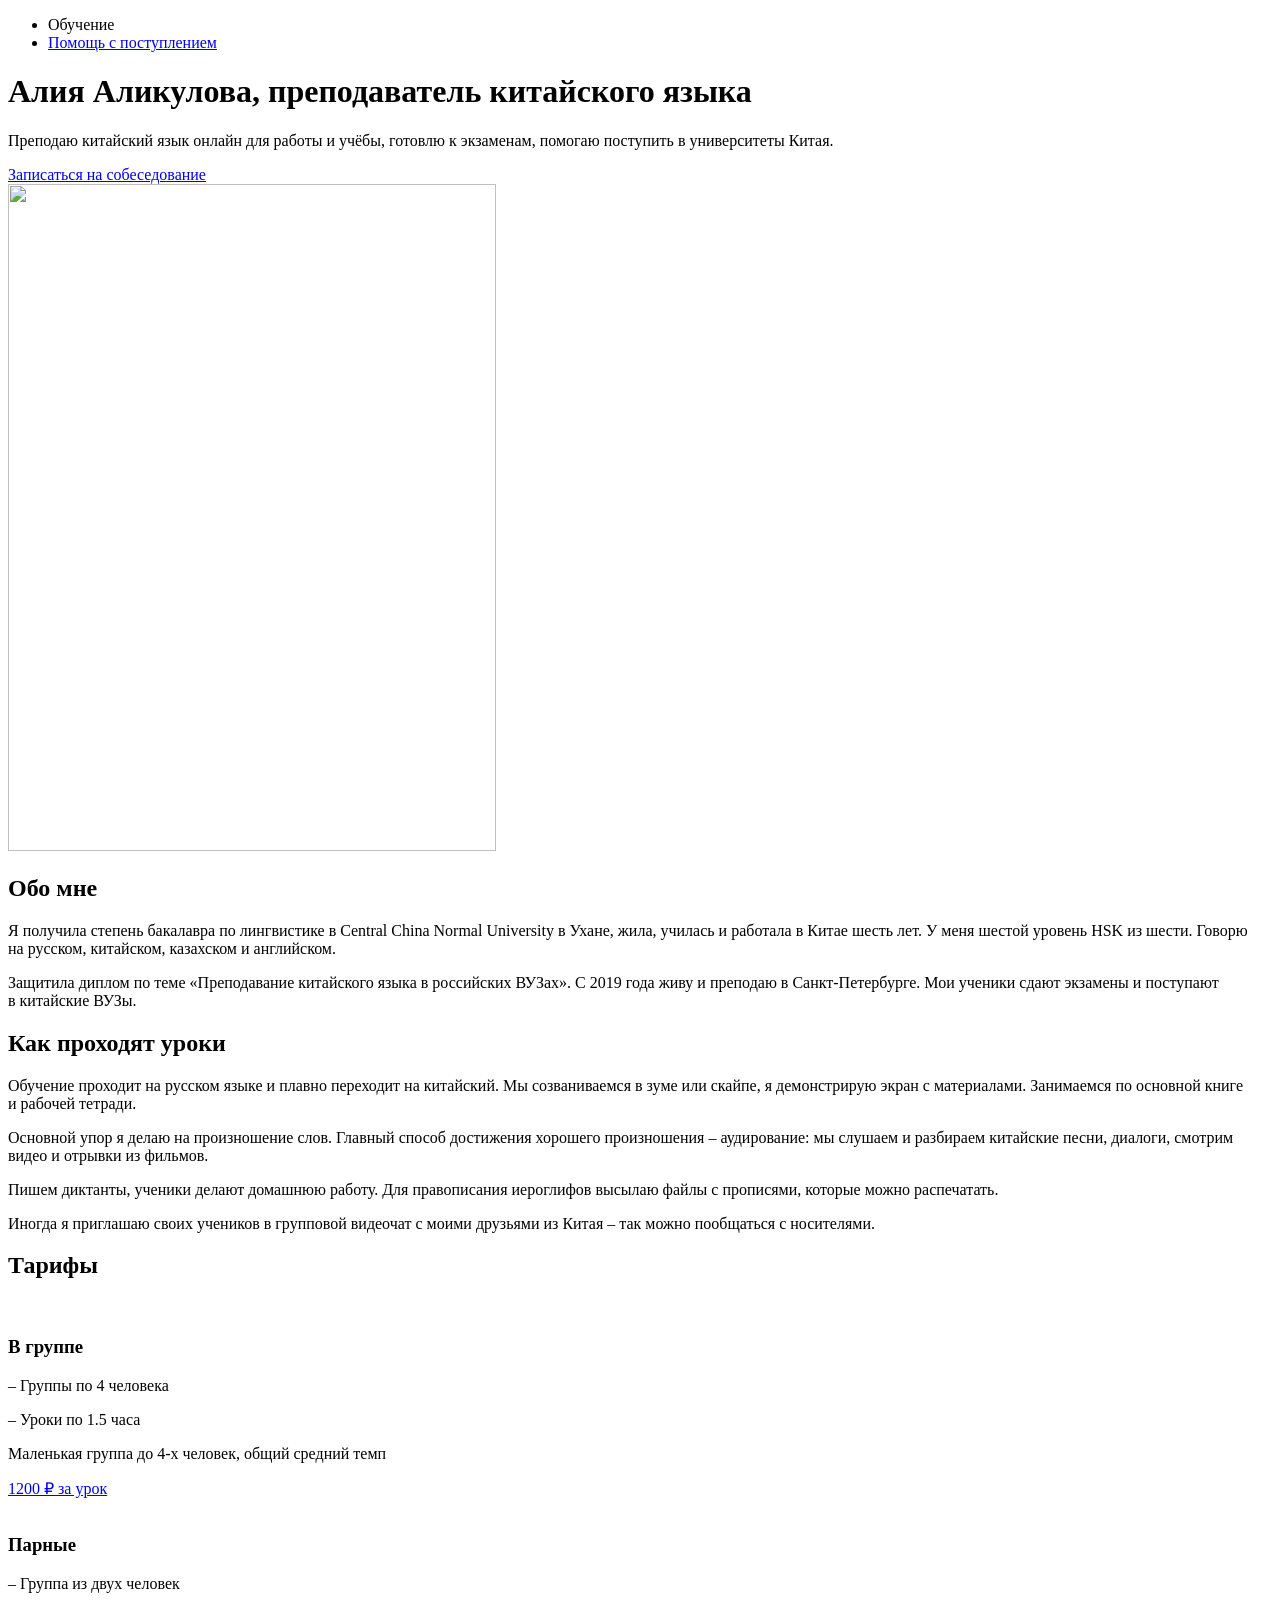
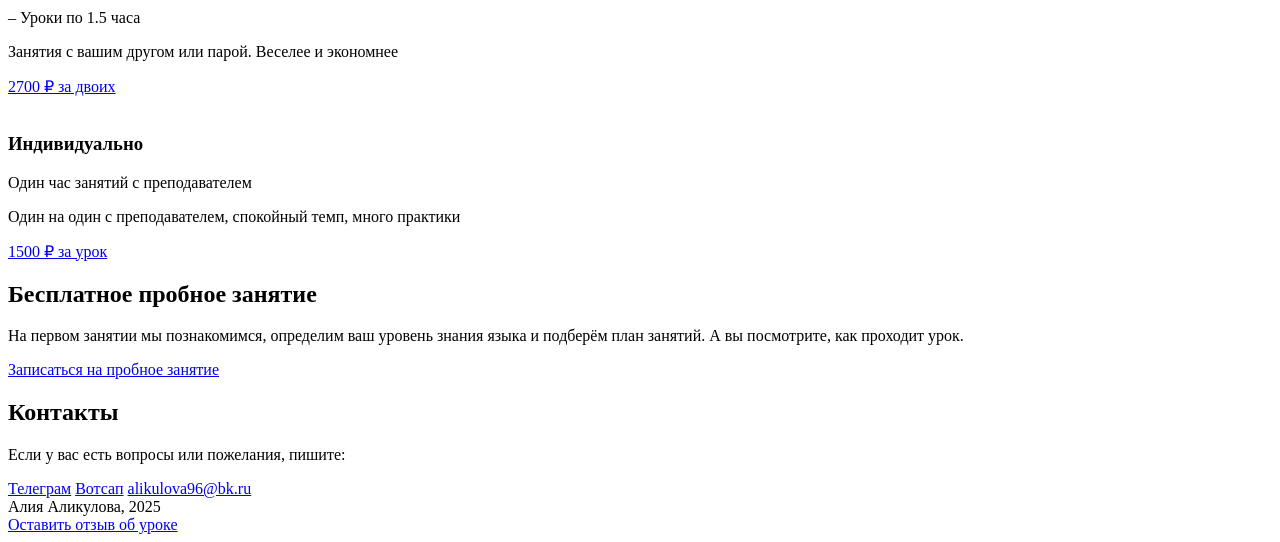
==== index.html @ 6a5547d4 "Add canonical link to index.html" ====
<!DOCTYPE html>
<html lang="ru">
<head>
  <meta charset="UTF-8">
  <meta http-equiv="X-UA-Compatible" content="IE=edge">
  <meta name="viewport" content="width=device-width, initial-scale=1.0">
  <title>Алия Аликулова, учитель китайского языка</title>
  <meta name="robots" content="index, follow">
  <meta name="og:description" content="Сайт учителя китайского языка. Китайский для работы, учёбы и путешествий">
  <meta name="description" content="Сайт учителя китайского языка. Китайский для работы, учёбы и путешествий">
  <meta property="og:title" content="Алия Аликулова">
  <meta property="og:type" content="website">
  <meta property="og:url" content="https://alikulova.ru/">
  <meta property="og:image" content="assets/img/og-image.jpg">
  <link rel="apple-touch-icon" sizes="180x180" href="assets/favicons/apple-touch-icon.png">
  <link rel="icon" type="image/png" sizes="32x32" href="assets/favicons//favicon-32x32.png">
  <link rel="icon" type="image/png" sizes="16x16" href="assets/favicons//favicon-16x16.png">
  <link rel="manifest" href="assets/favicons/site.webmanifest">
  <link rel="canonical" href="https://aliya.cx/" />

  <link rel="stylesheet" href="assets/style/style.css">
</head>


<body>

  <div class="header">
    <div class="text">
      <nav>
        <ul class="headerMenu">
          <li class="headerMenuItem">
            <a class="headerMenuLink current">Обучение</a>
          </li>
          <li class="headerMenuItem">
            <a class="headerMenuLink" href="#">Помощь с поступлением</a>
          </li>
        </ul>
      </nav>

      <div class="headerText">
        <h1 class="headerHeading">
        Алия Аликулова, преподаватель китайского языка
        </h1>
        <p class="headerLead">
          Преподаю китайский язык онлайн для работы и учёбы, готовлю к экзаменам, помогаю поступить в университеты Китая.
        </p>
        <a class="headerButton" target="_blank" href="https://forms.gle/Pa84DRj5EafgGzD9A">Записаться на собеседование</a>
      </div>
    </div>
      <img class="headerImage" width="488" height="667" src="assets/img/photo@2x.jpg" alt="">
  </div>


  <section>

  <h2>Обо мне</h2>

  <p>
    Я получила степень бакалавра по лингвистике в Central China Normal University в Ухане, жила, училась и работала в Китае шесть лет. У меня шестой уровень HSK из шести. Говорю на русском, китайском, казахском и английском.
  </p>

  <p>
    Защитила диплом по теме «Преподавание китайского языка в российских ВУЗах». С 2019 года живу и преподаю в Санкт-Петербурге. Мои ученики сдают экзамены и поступают в китайские ВУЗы.
  </p>


  </section>

  <section>

    <h2>Как проходят уроки</h2>
  <p>
    Обучение проходит на русском языке и плавно переходит на китайский. Мы созваниваемся в зуме или скайпе, я демонстрирую экран с материалами. Занимаемся по основной книге и рабочей тетради.
  </p>

  <!-- <img style="margin: 24px 0;" src="/img2@2x.png" alt=""> -->
  <!-- может гифку как проходит урок, кто-то говорит? -->


  <div class="columns">
  <div class="columnsText">
  <p>
    Основной упор я делаю на произношение слов. Главный способ достижения хорошего произношения – аудирование: мы слушаем и разбираем китайские песни, диалоги, смотрим видео и отрывки из фильмов.
  </p>

  <p>
    Пишем диктанты, ученики делают домашнюю работу. Для правописания иероглифов высылаю файлы с прописями, которые можно распечатать.
  </p>

  <p>
    Иногда я приглашаю своих учеников в групповой видеочат с моими друзьями из Китая – так можно пообщаться с носителями.
  </p>
  </div>

  <!-- <a href="#" style="color: #010101; margin-left: 32px;">
  <img style="max-width: 147px; height: auto; margin-bottom: 3px;" width="147" height="152" src="/conspect@2x.png" alt="">
  <p style="font-size: 14px; max-width: 180px;">Пример конспекта после урока</p>
  </a> -->

  </section>

  <section>

    <h2>Тарифы</h2>
    
    <div class="x3grid">
      
      <div class="gridItem">
        <img class="gridItemImage" src="assets/img/groups@2x.png" alt="">
        <h3 class="gridItemHeading">В группе</h3>
        <p class="gridItemText">– Группы по 4 человека</p>
        <p class="gridItemText">– Уроки по 1.5 часа</p>
        <p class="gridItemTextDescription">Маленькая группа до 4-х человек, общий средний темп</p>
        <a class="gridButton" target="_blank" href="https://forms.gle/Pa84DRj5EafgGzD9A">1200 ₽ за урок</a>
      </div>

      <div class="gridItem">
        <img class="gridItemImage" src="assets/img/couples@2x.png" alt="">
        <h3 class="gridItemHeading group">Парные</h3>
        <p class="gridItemText">– Группа из двух человек</p>
        <p class="gridItemText">– Уроки по 1.5 часа</p>
        <p class="gridItemTextDescription">Занятия с вашим другом или парой. Веселее и экономнее</p>
        <a class="gridButton" target="_blank" href="https://forms.gle/Pa84DRj5EafgGzD9A">2700 ₽ за двоих</a>
      </div>

      <div class="gridItem">
        <img class="gridItemImage" src="assets/img/pvp@2x.png" alt="">
        <h3 class="gridItemHeading group">Индивидуально</h3>
        <p class="gridItemText">Один час занятий с преподавателем</p>
        <p class="gridItemTextDescription">Один на один с преподавателем, спокойный темп, много практики</p>
        <a class="gridButton" target="_blank" href="https://forms.gle/Pa84DRj5EafgGzD9A">1500 ₽ за урок</a>
      </div>
      
    </div> 

  </section>

    <section>

    <h2>Бесплатное пробное занятие</h2>
  <p>
    На первом занятии мы познакомимся, определим ваш уровень знания языка и подберём план занятий. А вы посмотрите, как проходит урок.
  </p>

  <a class="button" target="_blank" href="https://forms.gle/Pa84DRj5EafgGzD9A">Записаться на пробное занятие</a>

  </section>

  <section>

    <h2 id="contacts">Контакты</h2>
    <p>
      Если у вас есть вопросы или пожелания, пишите:
    </p>

    <div class="contactsLinks">
      <a class="contactsLink" href="https://t.me/alikulovaa">Телеграм</a>
      <a class="contactsLink" href="https://wa.me/‭+77476172913‬">Вотсап</a>
      <a class="contactsLink" href="mailto:alikulova96@bk.ru">alikulova96@bk.ru</a>
    </div>

  </section>

</div>
</body>

<footer>
  Алия Аликулова, 2025 <br><a href="https://forms.gle/QhbLjg32MK8z61ZU9" target="_blank">Оставить отзыв об уроке</a>
</footer>
</html>
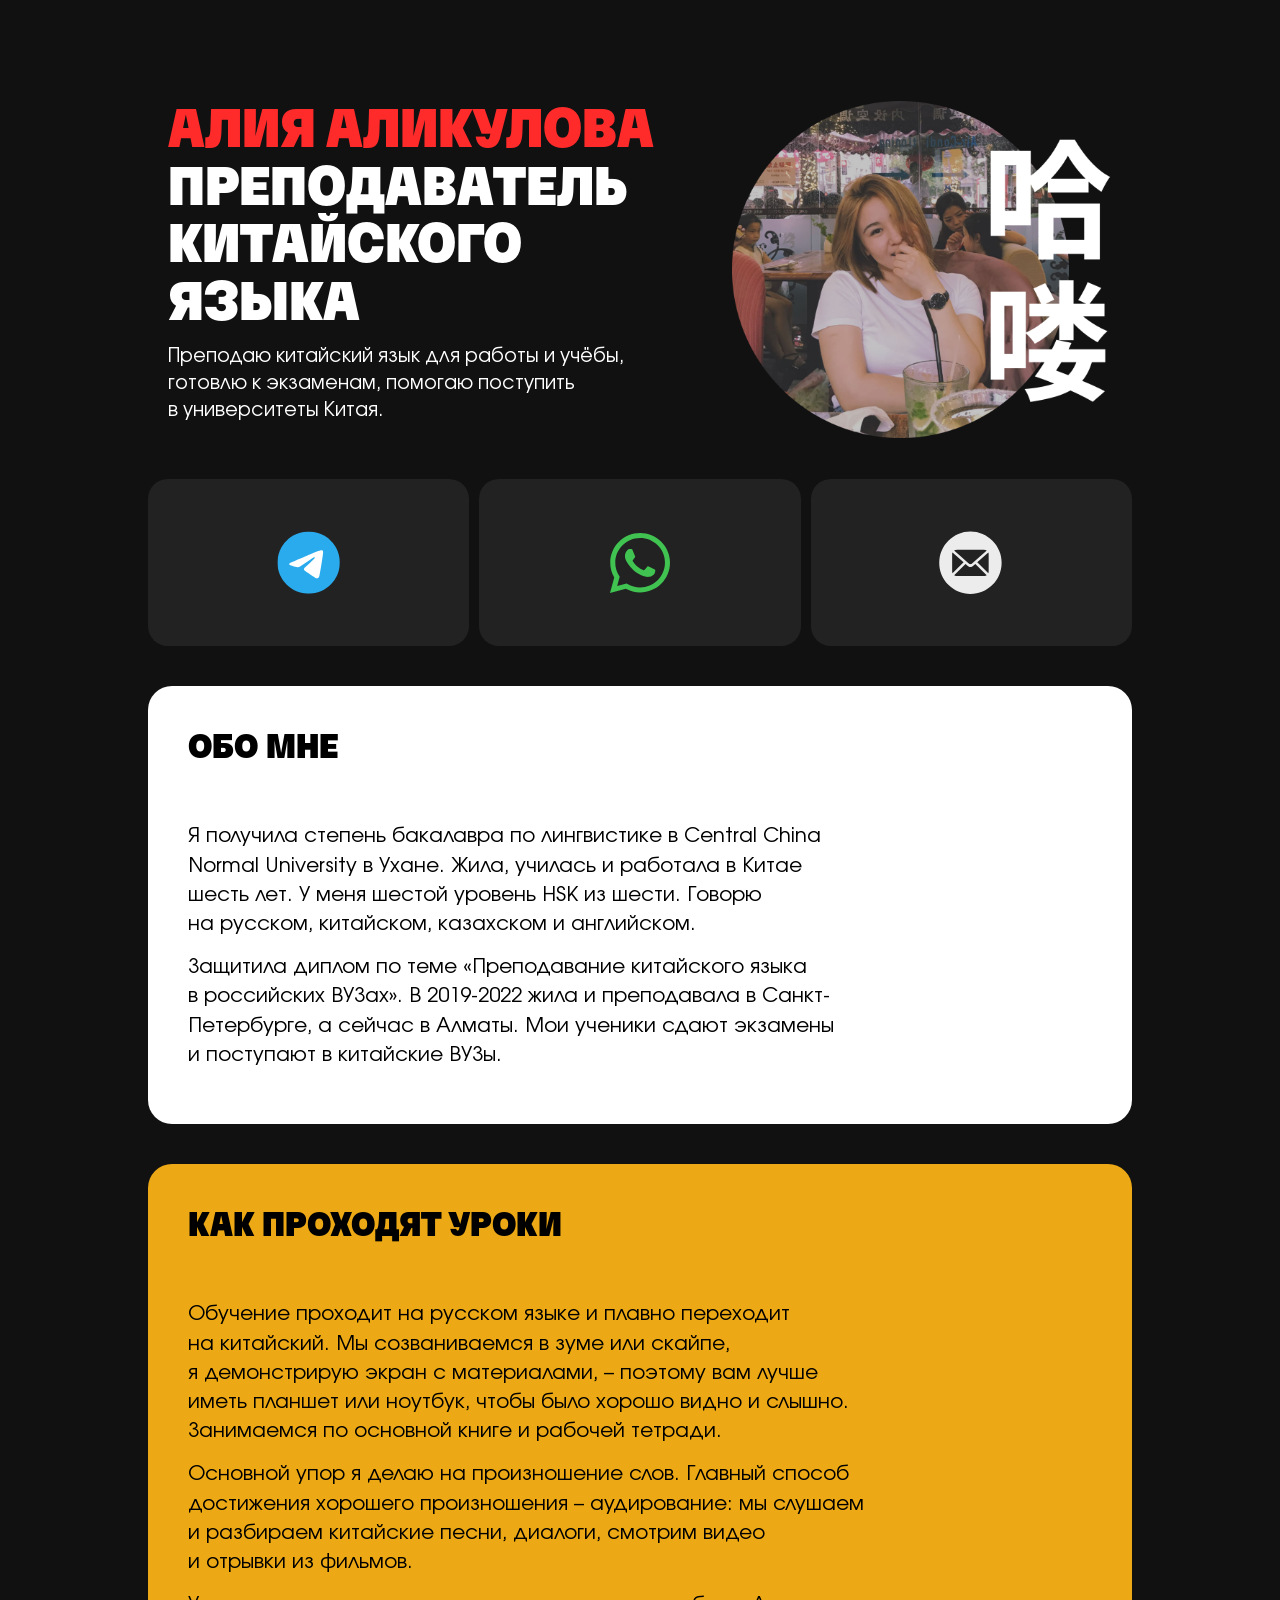
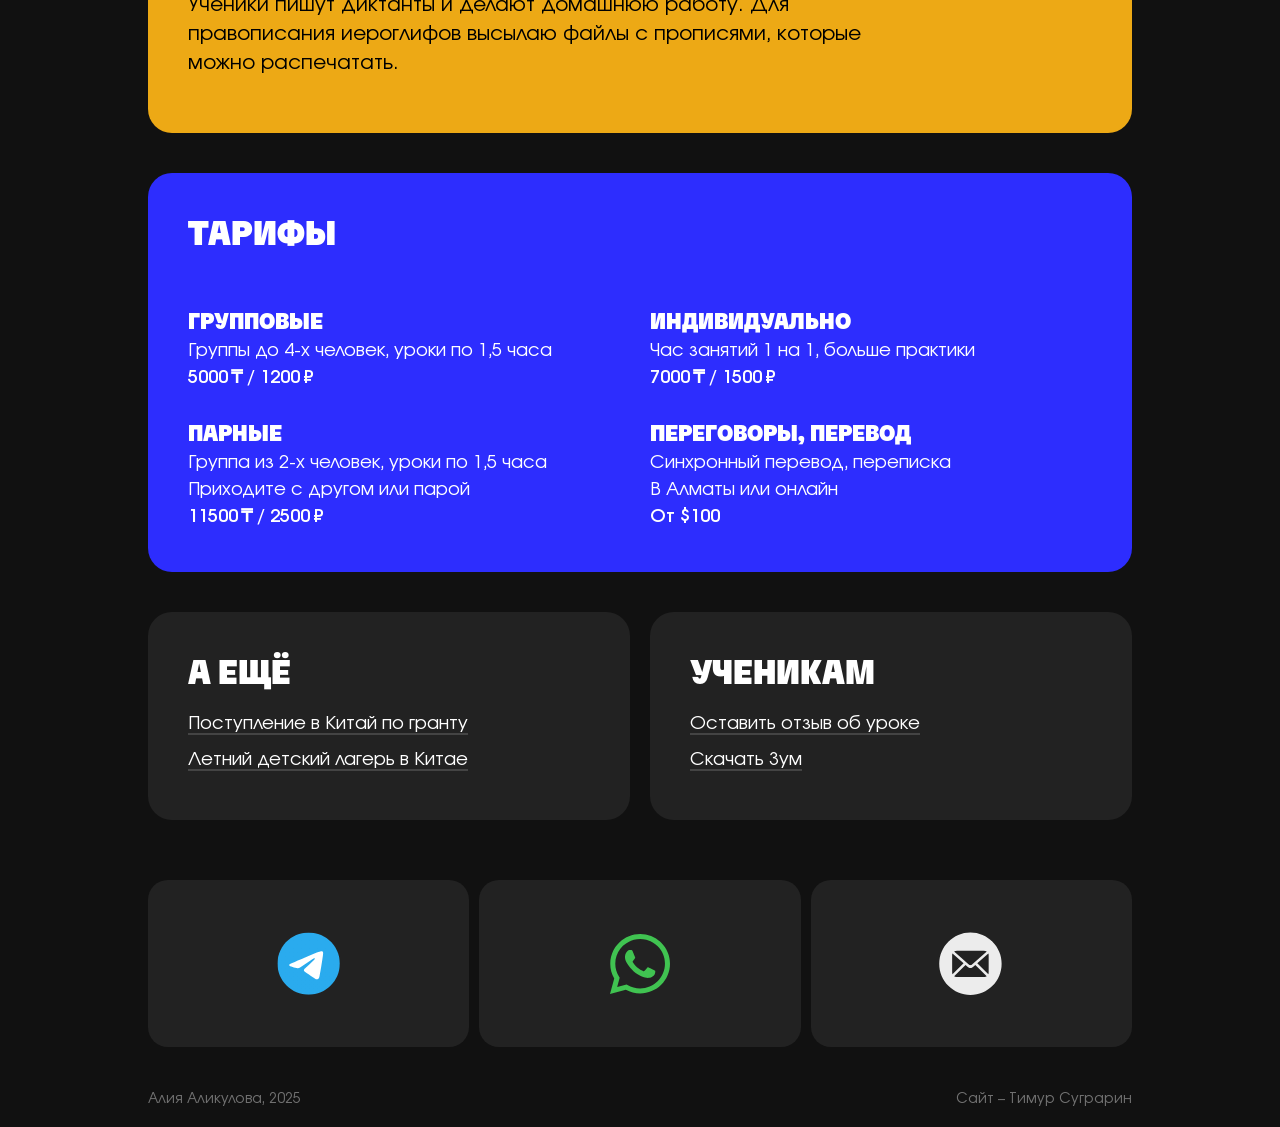
==== commit 2b188a34: "redesign" ====
--- a/index.html
+++ b/index.html
@@ -10,161 +10,210 @@
   <meta name="description" content="Сайт учителя китайского языка. Китайский для работы, учёбы и путешествий">
   <meta property="og:title" content="Алия Аликулова">
   <meta property="og:type" content="website">
-  <meta property="og:url" content="https://alikulova.ru/">
-  <meta property="og:image" content="assets/img/og-image.jpg">
-  <link rel="apple-touch-icon" sizes="180x180" href="assets/favicons/apple-touch-icon.png">
-  <link rel="icon" type="image/png" sizes="32x32" href="assets/favicons//favicon-32x32.png">
-  <link rel="icon" type="image/png" sizes="16x16" href="assets/favicons//favicon-16x16.png">
-  <link rel="manifest" href="assets/favicons/site.webmanifest">
+  <meta property="og:url" content="https://aliya.cx/">
+  <meta property="og:image" content="/assets/img/og-image@2x.png">
+  <link rel="apple-touch-icon" sizes="180x180" href="/assets/favicons/apple-touch-icon.png">
+  <link rel="icon" type="image/png" sizes="32x32" href="/assets/favicons//favicon-32x32.png">
+  <link rel="icon" type="image/png" sizes="16x16" href="/assets/favicons//favicon-16x16.png">
+  <link rel="manifest" href="/assets/favicons/site.webmanifest">
+
+  <link rel="stylesheet" href="/assets/style/main.css">
   <link rel="canonical" href="https://aliya.cx/" />
-
-  <link rel="stylesheet" href="assets/style/style.css">
+  <script data-goatcounter="https://aliya.goatcounter.com/count" async src="//gc.zgo.at/count.js"></script>
 </head>
 
 
 <body>
-
-  <div class="header">
-    <div class="text">
-      <nav>
-        <ul class="headerMenu">
-          <li class="headerMenuItem">
-            <a class="headerMenuLink current">Обучение</a>
-          </li>
-          <li class="headerMenuItem">
-            <a class="headerMenuLink" href="#">Помощь с поступлением</a>
-          </li>
-        </ul>
-      </nav>
-
-      <div class="headerText">
-        <h1 class="headerHeading">
-        Алия Аликулова, преподаватель китайского языка
-        </h1>
-        <p class="headerLead">
-          Преподаю китайский язык онлайн для работы и учёбы, готовлю к экзаменам, помогаю поступить в университеты Китая.
-        </p>
-        <a class="headerButton" target="_blank" href="https://forms.gle/Pa84DRj5EafgGzD9A">Записаться на собеседование</a>
-      </div>
-    </div>
-      <img class="headerImage" width="488" height="667" src="assets/img/photo@2x.jpg" alt="">
-  </div>
-
-
-  <section>
-
-  <h2>Обо мне</h2>
-
-  <p>
-    Я получила степень бакалавра по лингвистике в Central China Normal University в Ухане, жила, училась и работала в Китае шесть лет. У меня шестой уровень HSK из шести. Говорю на русском, китайском, казахском и английском.
+  <main>
+
+  <section class="header">
+    <div>
+      <h1 class="header-title">
+        <span class="name">Алия Аликулова</span><br>преподаватель китайского языка
+      </h1>
+      <p class="header-text">
+        Преподаю китайский язык для работы и учёбы, готовлю к экзаменам, помогаю поступить в университеты Китая.
+      </p>
+    </div>
+    <div>
+      <img class="header-image" width="380" height="337" src="/assets/img/aliya@2x.png" alt="">
+    </div>
+  </section>
+
+  <section class="contacts">
+    <a class="contacts-button contacts-button--telegram" href="https://t.me/alikulovaa">
+      <img src="/assets/img/telegram.svg" alt="">
+    </a>
+    <a class="contacts-button contacts-button--whatsapp" href="https://wa.me/77476172913">
+      <img src="/assets/img/whatsapp.svg" alt="">
+    </a>
+    <a class="contacts-button contacts-button--email" href="mailto:alikulova96@bk.ru">
+      <img src="/assets/img/email.svg" alt="">
+    </a>
+  </section>
+
+  <section class="about">
+
+    <h2 class="section-title">Обо мне</h2>
+    
+    <div class="spacer-big"></div>
+
+    <p>
+      Я получила степень бакалавра по лингвистике в Central China Normal University в Ухане. Жила, училась и работала в Китае шесть лет. У меня шестой уровень HSK из шести. Говорю на русском, китайском, казахском и английском.
+    </p>
+
+    <p>
+      Защитила диплом по теме «Преподавание китайского языка в российских ВУЗах». В 2019-2022 жила и преподавала в Санкт-Петербурге, а сейчас в Алматы. Мои ученики сдают экзамены и поступают в китайские ВУЗы.
+    </p>
+  </section>
+
+  <section class="lessons">
+
+    <h2 class="section-title">Как проходят уроки</h2>
+
+    <div class="spacer-big"></div>
+
+    <p>
+      Обучение проходит на русском языке и плавно переходит на китайский. Мы созваниваемся в зуме или скайпе, я демонстрирую экран с материалами, – поэтому вам лучше иметь планшет или ноутбук, чтобы было хорошо видно и слышно. Занимаемся по основной книге и рабочей тетради.
   </p>
 
-  <p>
-    Защитила диплом по теме «Преподавание китайского языка в российских ВУЗах». С 2019 года живу и преподаю в Санкт-Петербурге. Мои ученики сдают экзамены и поступают в китайские ВУЗы.
-  </p>
-
-
-  </section>
-
-  <section>
-
-    <h2>Как проходят уроки</h2>
-  <p>
-    Обучение проходит на русском языке и плавно переходит на китайский. Мы созваниваемся в зуме или скайпе, я демонстрирую экран с материалами. Занимаемся по основной книге и рабочей тетради.
-  </p>
-
-  <!-- <img style="margin: 24px 0;" src="/img2@2x.png" alt=""> -->
-  <!-- может гифку как проходит урок, кто-то говорит? -->
-
-
-  <div class="columns">
-  <div class="columnsText">
-  <p>
-    Основной упор я делаю на произношение слов. Главный способ достижения хорошего произношения – аудирование: мы слушаем и разбираем китайские песни, диалоги, смотрим видео и отрывки из фильмов.
-  </p>
-
-  <p>
-    Пишем диктанты, ученики делают домашнюю работу. Для правописания иероглифов высылаю файлы с прописями, которые можно распечатать.
-  </p>
-
-  <p>
-    Иногда я приглашаю своих учеников в групповой видеочат с моими друзьями из Китая – так можно пообщаться с носителями.
-  </p>
-  </div>
-
-  <!-- <a href="#" style="color: #010101; margin-left: 32px;">
-  <img style="max-width: 147px; height: auto; margin-bottom: 3px;" width="147" height="152" src="/conspect@2x.png" alt="">
-  <p style="font-size: 14px; max-width: 180px;">Пример конспекта после урока</p>
-  </a> -->
-
-  </section>
-
-  <section>
-
-    <h2>Тарифы</h2>
+    <p>
+      Основной упор я делаю на произношение слов. Главный способ достижения хорошего произношения – аудирование: мы слушаем и разбираем китайские песни, диалоги, смотрим видео и отрывки из фильмов.
+    </p>
+
+    <p>
+      Ученики пишут диктанты и делают домашнюю работу. Для правописания иероглифов высылаю файлы с прописями, которые можно распечатать.
+    </p>
+
+  </section>
+
+  <section class="price">
     
-    <div class="x3grid">
-      
-      <div class="gridItem">
-        <img class="gridItemImage" src="assets/img/groups@2x.png" alt="">
-        <h3 class="gridItemHeading">В группе</h3>
-        <p class="gridItemText">– Группы по 4 человека</p>
-        <p class="gridItemText">– Уроки по 1.5 часа</p>
-        <p class="gridItemTextDescription">Маленькая группа до 4-х человек, общий средний темп</p>
-        <a class="gridButton" target="_blank" href="https://forms.gle/Pa84DRj5EafgGzD9A">1200 ₽ за урок</a>
-      </div>
-
-      <div class="gridItem">
-        <img class="gridItemImage" src="assets/img/couples@2x.png" alt="">
-        <h3 class="gridItemHeading group">Парные</h3>
-        <p class="gridItemText">– Группа из двух человек</p>
-        <p class="gridItemText">– Уроки по 1.5 часа</p>
-        <p class="gridItemTextDescription">Занятия с вашим другом или парой. Веселее и экономнее</p>
-        <a class="gridButton" target="_blank" href="https://forms.gle/Pa84DRj5EafgGzD9A">2700 ₽ за двоих</a>
-      </div>
-
-      <div class="gridItem">
-        <img class="gridItemImage" src="assets/img/pvp@2x.png" alt="">
-        <h3 class="gridItemHeading group">Индивидуально</h3>
-        <p class="gridItemText">Один час занятий с преподавателем</p>
-        <p class="gridItemTextDescription">Один на один с преподавателем, спокойный темп, много практики</p>
-        <a class="gridButton" target="_blank" href="https://forms.gle/Pa84DRj5EafgGzD9A">1500 ₽ за урок</a>
-      </div>
-      
-    </div> 
-
-  </section>
-
-    <section>
-
-    <h2>Бесплатное пробное занятие</h2>
-  <p>
-    На первом занятии мы познакомимся, определим ваш уровень знания языка и подберём план занятий. А вы посмотрите, как проходит урок.
-  </p>
-
-  <a class="button" target="_blank" href="https://forms.gle/Pa84DRj5EafgGzD9A">Записаться на пробное занятие</a>
-
-  </section>
-
-  <section>
-
-    <h2 id="contacts">Контакты</h2>
-    <p>
-      Если у вас есть вопросы или пожелания, пишите:
-    </p>
-
-    <div class="contactsLinks">
-      <a class="contactsLink" href="https://t.me/alikulovaa">Телеграм</a>
-      <a class="contactsLink" href="https://wa.me/‭+77476172913‬">Вотсап</a>
-      <a class="contactsLink" href="mailto:alikulova96@bk.ru">alikulova96@bk.ru</a>
-    </div>
-
-  </section>
-
-</div>
+    <h2 class="section-title">Тарифы</h2>
+
+    <div class="spacer-big"></div>
+
+    <div class="price-grid">
+      <div>
+        <h3 class="group-title">Групповые</h3>
+        <ul class="group-text">
+          <li>
+            Группы до 4-х человек, уроки по 1,5 часа
+          </li>
+          <li class="price-tag">
+            5000 ₸ / 1200 ₽
+          </li>
+        </ul>
+      </div>
+
+      <div>
+        <h3 class="group-title">Индивидуально</h3>
+        <ul class="group-text">
+          <li>
+            Час занятий 1 на 1, больше практики
+          </li>
+          <li class="price-tag">
+            7000 ₸ / 1500 ₽
+          </li>
+        </ul>
+      </div>
+
+      <div>
+        <h3 class="group-title">Парные</h3>
+        <ul class="group-text">
+          <li>
+            Группа из 2-х человек, уроки по 1,5 часа
+          </li>
+          <li>
+            Приходите с другом или парой
+          </li>
+          <li class="price-tag">
+            11500 ₸ / 2500 ₽
+          </li>
+        </ul>
+      </div>
+
+      <div>
+        <h3 class="group-title">Переговоры, перевод</h3>
+        <ul class="group-text">
+          <li>
+            Синхронный перевод, переписка
+          </li>
+          <li>
+            В Алматы или онлайн
+          </li>
+          <li class="price-tag">
+            От $100
+          </li>
+        </ul>
+      </div>
+    </div>
+
+  </section>
+
+  <section class="links">
+    <div class="links-block">
+      <h2 class="section-title">
+        А ещё
+      </h2>
+      <div class="spacer-small"></div>
+        <ul>
+          <li>
+          <a class="links-link" href="https://haostudy.me/grants/">
+          Поступление в Китай по гранту
+        </a>
+        </li>
+        <li>
+          <a class="links-link" href="https://haostudy.me/camp/">
+          Летний детский лагерь в Китае
+        </a>
+        </li>
+        </ul>
+      </div>
+      <div class="links-block">
+      <h2 class="section-title">
+        Ученикам
+      </h2>
+      <div class="spacer-small"></div>
+        <ul>
+          <li>
+          <a class="links-link" href="https://docs.google.com/forms/d/e/1FAIpQLSeC131G-meTxcb0uPdwbFP-s0xqo2XtfLuV0ZiGLid8IWtlQw/viewform?pli=1">
+          Оставить отзыв об уроке
+        </a>
+        </li>
+        <li>
+          <a class="links-link" href="https://zoom.us/download">
+          Скачать Зум
+        </a>
+        </li>
+        </ul>
+      </div>
+    <div>
+
+    </div>
+  </section>
+
+  <section class="contacts">
+    <a class="contacts-button contacts-button--telegram" href="https://t.me/alikulovaa">
+      <img src="/assets/img/telegram.svg" alt="">
+    </a>
+    <a class="contacts-button contacts-button--whatsapp" href="https://wa.me/77476172913">
+      <img src="/assets/img/whatsapp.svg" alt="">
+    </a>
+    <a class="contacts-button contacts-button-email" href="mailto:alikulova96@bk.ru">
+      <img src="/assets/img/email.svg" alt="">
+    </a>
+  </section>
+
+</main>
+
+<footer>
+  <span class="footer-text">
+    Алия Аликулова, 2025
+  </span>
+  <span class="footer-text">
+    Сайт – <a href="https://timur.ee/ru/">Тимур Суграрин</a>
+  </span>
+
 </body>
-
-<footer>
-  Алия Аликулова, 2025 <br><a href="https://forms.gle/QhbLjg32MK8z61ZU9" target="_blank">Оставить отзыв об уроке</a>
-</footer>
 </html>
--- a/assets/style/main.css
+++ b/assets/style/main.css
@@ -0,0 +1,354 @@
+@font-face { 
+  font-family: 'Martian Grotesk';
+  src: url("/assets/fonts/MartianGrotesk-NrBl.woff2") format("woff2");
+  font-style: normal;
+  font-weight: bold;
+}
+
+@font-face {
+  font-family: 'Hibana';
+  src: url("/assets/fonts/Hibana-45SubMedium.woff2") format("woff2");
+  font-style: normal;
+  font-weight: normal;
+}
+
+@font-face {
+  font-family: 'Hikasami';
+  src: url("/assets/fonts/Hikasami-VF.woff2") format("woff2");
+  font-style: normal;
+}
+
+* {
+  margin: 0;
+  padding: 0;
+  box-sizing: border-box;
+}
+
+:root {
+  --background-color: #111111;
+  --text-color: #ffffff;
+
+  --border-color: #444444;
+
+  --button-background-color: #222222;
+  --button-border-color: #222222;
+
+  --button-telegram-background-color: #152730;
+  --button-telegram-border-color: #2AABEE;
+
+  --button-whatsapp-background-color: #152317;
+  --button-whatsapp-border-color: #40C351;
+
+  --button-email-background-color: #282828;
+  --button-email-border-color: #EDEDED;
+
+  --black: #000000;
+  --white: #FFFFFF;
+  --red: #F50A0C;
+  --blue: #2D2DFE;
+  --yellow: #FCDF4D;
+  --orange: #EDA915;
+}
+
+a {
+  color: var(--link-color);
+  text-decoration: none;
+}
+
+img {
+  display: block;
+  /* width: 100%; */
+  height: auto;
+}
+
+body {
+  margin: 0;
+  max-width: 1024px;
+  background-color: var(--background-color);
+  color: var(--text-color);
+  font-family: "Hikasami", sans-serif;
+  /* -webkit-font-smoothing: antialiased; */
+  font-weight: 420;
+}
+
+@media (min-width: 1025px) {
+  body {
+    margin: auto;
+  }
+}
+
+h1, h2, h3, strong {
+  font-family: "Martian Grotesk", sans-serif;
+  -webkit-font-smoothing: antialiased;
+}
+
+h1, h2, h3 {
+  text-transform: uppercase;
+}
+
+.header {
+  display: flex;
+  align-items: center;
+  margin: 100px 40px 40px;
+  gap: 20px;
+}
+
+.header-title {
+  font-size: 48px;
+  line-height: 120%;
+  margin-bottom: 14px;
+  letter-spacing: 1%;
+}
+
+.name {
+  color: #FF2B2B;
+}
+
+.header-text {
+  font-size: 19px;
+  line-height: 142%;
+  max-width: 520px;
+}
+
+.header-image {
+  max-width: 800px;
+
+}
+
+.contacts {
+  display: grid;
+  grid-template-columns: repeat(3, 1fr);
+  gap: 10px;
+  margin: 20px 20px 40px;
+}
+
+.contacts-button {
+  transition: transform 0.1s ease-out;
+  padding: 16%;
+  background-color: #222222;
+  border-radius: 20px;
+  display: flex;
+  justify-content: center;
+}
+
+.contacts-button img {
+  width: 64px;
+  height: 64px;
+}
+
+.contacts-button:hover {
+  transform: scale(1.03);
+}
+
+.contacts-button--telegram:hover {
+  background-color: var(--button-telegram-background-color);
+}
+
+.contacts-button--whatsapp:hover {
+  background-color: var(--button-whatsapp-background-color);
+}
+
+.contacts-button--email:hover {
+  background-color: var(--button-email-background-color);
+}
+
+section {
+  margin: 40px 20px;
+}
+
+.section-title {
+  font-size: 30px;
+  line-height: 108%;
+  letter-spacing: 2%;
+}
+
+p {
+  font-size: 20px;
+  line-height: 146%;
+  margin-bottom: 14px;
+  max-width: 680px;
+}
+
+.spacer-big {
+  height: 60px;
+  width: 100%;
+}
+
+.spacer-small {
+  height: 12px;
+  width: 100%;
+}
+
+.about,
+.lessons,
+.price {
+  padding: 44px 40px 40px;
+  background-color: #222222;
+  border-radius: 24px;
+}
+
+.about {
+  background-color: var(--white);
+  color: #000000;
+}
+
+.lessons {
+  background-color: var(--orange);
+  color: #000000;
+}
+
+.price {
+  background-color: var(--blue);
+}
+
+.price-grid {
+  display: grid;
+  grid-template-columns: repeat(2, 1fr);
+  gap: 28px 20px;
+}
+
+.group-title {
+  font-size: 20px;
+  margin-bottom: 6px;
+}
+
+.group-text {
+  list-style: none;
+}
+
+.group-text li {
+  font-size: 18px;
+  margin: 3px 0;
+}
+
+.price-tag {
+  font-weight: 600;
+  font-size: 20px;
+}
+
+.links {
+  display: grid;
+  grid-template-columns: repeat(2, 1fr);
+  gap: 20px;
+}
+
+.links li {
+  list-style: none;
+  margin: 12px 0;
+}
+
+.links-block {
+  padding: 44px 40px 36px;
+  background-color: #222222;
+  border-radius: 24px;
+}
+
+.links-link {
+  font-size: 18px;
+  text-decoration: none;
+  border-bottom: 2px solid var(--border-color);
+}
+
+.links-link:hover {
+  opacity: 0.8;
+}
+
+footer {
+  display: flex;
+  justify-content: space-between;
+  margin: 28px 20px 16px;
+  line-height: 150%;
+}
+
+.footer-text {
+  font-size: 14px;
+  opacity: 0.4;
+}
+
+.div-404 {
+  margin: 80px 40px;
+}
+
+.button-404 {
+  display: inline-block;
+  margin: 16px 0;
+  padding: 16px 24px;
+  background-color: var(--white);
+  color: #000000;
+  border-radius: 12px;
+}
+
+@media (max-width: 928px) {
+  .header {
+    flex-direction: column-reverse;
+    margin: 20px 14px 12px;
+    gap: 24px;
+  }
+
+  .header-title {
+    font-size: 30px;
+    line-height: 128%;
+    margin-bottom: 8px;
+  }
+
+  .header-text {
+    font-size: 17px;
+  }
+
+  .contacts {
+    margin: 4px 14px 28px;
+  }
+
+  .contacts-button {
+      border-radius: 16px;
+  }
+
+  .contacts-button img {
+    width: 40px;
+    height: 40px;
+  }
+
+  section {
+    margin: 20px 14px;
+  }
+
+  .section-title {
+    font-size: 22px;
+  }
+
+  p {
+    font-size: 16px;
+  }
+
+  .about,
+  .lessons,
+  .price {
+    padding: 24px 16px 20px;
+      border-radius: 20px;
+  }
+
+  .spacer-big {
+    height: 36px;
+  }
+
+  .price-grid, .links {
+    display: grid;
+    grid-template-columns: 1fr;
+  }
+
+  .group-text li {
+    font-size: 14px;
+  }
+  .links-block {
+    padding: 24px 16px 20px;
+  }
+  .links-link {
+    font-size: 16px;
+  }
+  footer {
+      margin: 28px 14px 12px;
+  }
+  .footer-text {
+    font-size: 12px;
+  }
+}
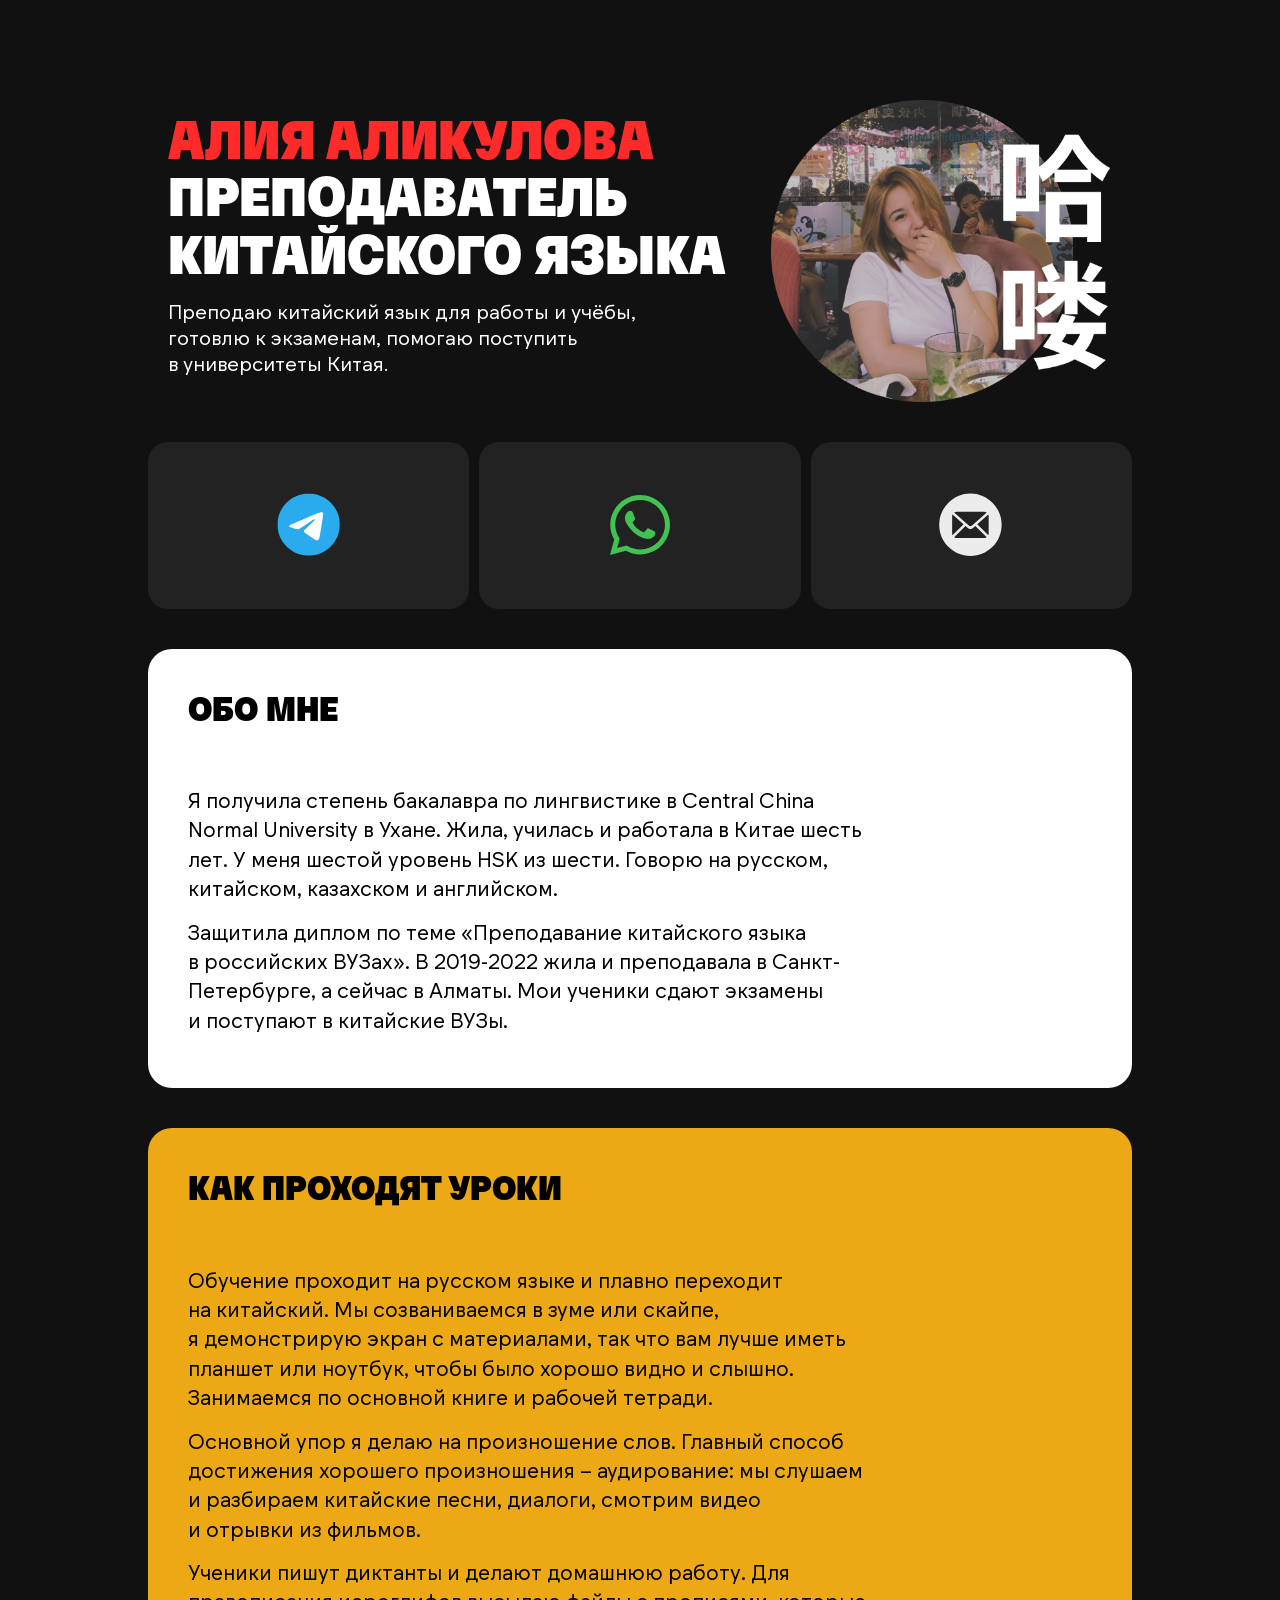
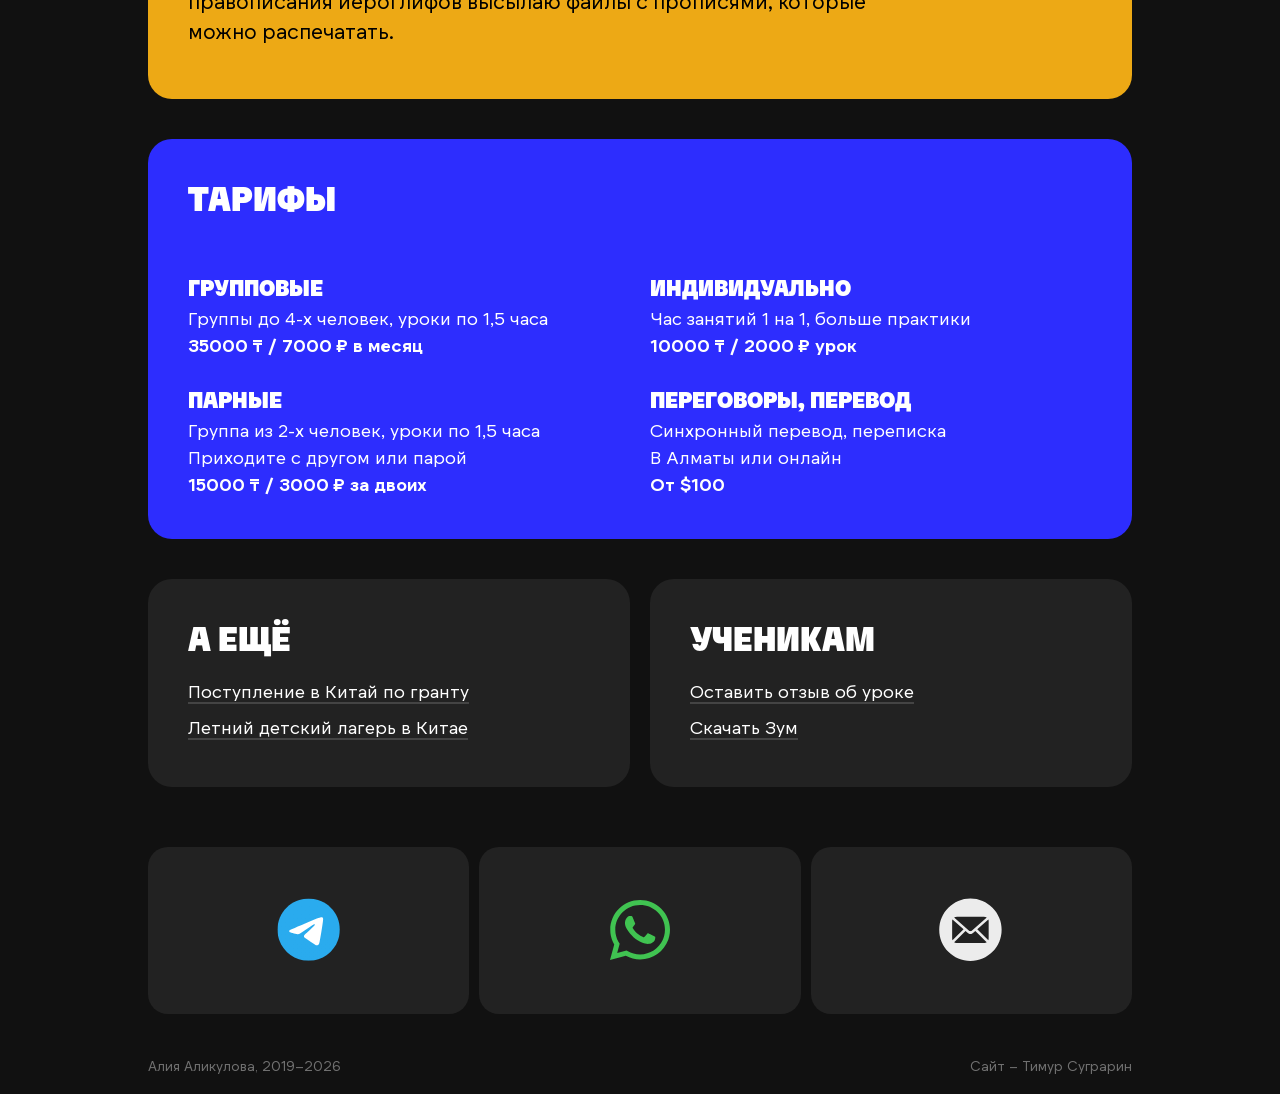
==== commit 61e680ac: "Update font and prices" ====
--- a/index.html
+++ b/index.html
@@ -20,6 +20,8 @@
   <link rel="stylesheet" href="/assets/style/main.css">
   <link rel="canonical" href="https://aliya.cx/" />
   <script data-goatcounter="https://aliya.goatcounter.com/count" async src="//gc.zgo.at/count.js"></script>
+
+  <meta name="theme-color" content="#111111">
 </head>
 
 
@@ -74,7 +76,7 @@
     <div class="spacer-big"></div>
 
     <p>
-      Обучение проходит на русском языке и плавно переходит на китайский. Мы созваниваемся в зуме или скайпе, я демонстрирую экран с материалами, – поэтому вам лучше иметь планшет или ноутбук, чтобы было хорошо видно и слышно. Занимаемся по основной книге и рабочей тетради.
+      Обучение проходит на русском языке и плавно переходит на китайский. Мы созваниваемся в зуме или скайпе, я демонстрирую экран с материалами, так что вам лучше иметь планшет или ноутбук, чтобы было хорошо видно и слышно. Занимаемся по основной книге и рабочей тетради.
   </p>
 
     <p>
@@ -101,7 +103,7 @@
             Группы до 4-х человек, уроки по 1,5 часа
           </li>
           <li class="price-tag">
-            5000 ₸ / 1200 ₽
+            35000 ₸ / 7000 ₽ в месяц
           </li>
         </ul>
       </div>
@@ -113,7 +115,7 @@
             Час занятий 1 на 1, больше практики
           </li>
           <li class="price-tag">
-            7000 ₸ / 1500 ₽
+            10000 ₸ / 2000 ₽ урок
           </li>
         </ul>
       </div>
@@ -128,7 +130,7 @@
             Приходите с другом или парой
           </li>
           <li class="price-tag">
-            11500 ₸ / 2500 ₽
+            15000 ₸ / 3000 ₽ за двоих
           </li>
         </ul>
       </div>
@@ -159,12 +161,12 @@
       <div class="spacer-small"></div>
         <ul>
           <li>
-          <a class="links-link" href="https://haostudy.me/grants/">
+          <a class="links-link" href="https://t.me/alikulovaa">
           Поступление в Китай по гранту
         </a>
         </li>
         <li>
-          <a class="links-link" href="https://haostudy.me/camp/">
+          <a class="links-link" href="https://t.me/alikulovaa">
           Летний детский лагерь в Китае
         </a>
         </li>
@@ -200,7 +202,7 @@
     <a class="contacts-button contacts-button--whatsapp" href="https://wa.me/77476172913">
       <img src="/assets/img/whatsapp.svg" alt="">
     </a>
-    <a class="contacts-button contacts-button-email" href="mailto:alikulova96@bk.ru">
+    <a class="contacts-button contacts-button--email" href="mailto:alikulova96@bk.ru">
       <img src="/assets/img/email.svg" alt="">
     </a>
   </section>
@@ -209,7 +211,7 @@
 
 <footer>
   <span class="footer-text">
-    Алия Аликулова, 2025
+    Алия Аликулова, 2019–2026
   </span>
   <span class="footer-text">
     Сайт – <a href="https://timur.ee/ru/">Тимур Суграрин</a>
--- a/assets/style/main.css
+++ b/assets/style/main.css
@@ -1,4 +1,4 @@
-@font-face { 
+@font-face {
   font-family: 'Martian Grotesk';
   src: url("/assets/fonts/MartianGrotesk-NrBl.woff2") format("woff2");
   font-style: normal;
@@ -6,17 +6,12 @@
 }
 
 @font-face {
-  font-family: 'Hibana';
-  src: url("/assets/fonts/Hibana-45SubMedium.woff2") format("woff2");
+  font-family: 'NT Somic';
+  src: url('/assets/fonts/NT-Somic-VF.woff2') format('woff2');
+  font-weight: 400 700;
   font-style: normal;
-  font-weight: normal;
-}
-
-@font-face {
-  font-family: 'Hikasami';
-  src: url("/assets/fonts/Hikasami-VF.woff2") format("woff2");
-  font-style: normal;
-}
+}
+
 
 * {
   margin: 0;
@@ -57,7 +52,7 @@
 
 img {
   display: block;
-  /* width: 100%; */
+  width: 100%;
   height: auto;
 }
 
@@ -66,9 +61,9 @@
   max-width: 1024px;
   background-color: var(--background-color);
   color: var(--text-color);
-  font-family: "Hikasami", sans-serif;
+  font-family: "NT Somic", sans-serif;
   /* -webkit-font-smoothing: antialiased; */
-  font-weight: 420;
+  font-weight: 400;
 }
 
 @media (min-width: 1025px) {
@@ -77,12 +72,17 @@
   }
 }
 
-h1, h2, h3, strong {
+h1,
+h2,
+h3,
+strong {
   font-family: "Martian Grotesk", sans-serif;
   -webkit-font-smoothing: antialiased;
 }
 
-h1, h2, h3 {
+h1,
+h2,
+h3 {
   text-transform: uppercase;
 }
 
@@ -105,14 +105,13 @@
 }
 
 .header-text {
-  font-size: 19px;
-  line-height: 142%;
+  font-size: 20px;
+  line-height: 130%;
   max-width: 520px;
 }
 
 .header-image {
-  max-width: 800px;
-
+  max-width: 600px;
 }
 
 .contacts {
@@ -163,8 +162,8 @@
 }
 
 p {
-  font-size: 20px;
-  line-height: 146%;
+  font-size: 21px;
+  line-height: 140%;
   margin-bottom: 14px;
   max-width: 680px;
 }
@@ -222,8 +221,8 @@
 }
 
 .price-tag {
-  font-weight: 600;
-  font-size: 20px;
+  font-weight: 700;
+  font-size: 21px;
 }
 
 .links {
@@ -276,6 +275,10 @@
   background-color: var(--white);
   color: #000000;
   border-radius: 12px;
+  font-family: "Martian Grotesk", sans-serif;
+  font-size: 20px;
+  text-transform: uppercase;
+  -webkit-font-smoothing: antialiased;
 }
 
 @media (max-width: 928px) {
@@ -300,7 +303,7 @@
   }
 
   .contacts-button {
-      border-radius: 16px;
+    border-radius: 16px;
   }
 
   .contacts-button img {
@@ -324,14 +327,15 @@
   .lessons,
   .price {
     padding: 24px 16px 20px;
-      border-radius: 20px;
+    border-radius: 20px;
   }
 
   .spacer-big {
     height: 36px;
   }
 
-  .price-grid, .links {
+  .price-grid,
+  .links {
     display: grid;
     grid-template-columns: 1fr;
   }
@@ -339,15 +343,19 @@
   .group-text li {
     font-size: 14px;
   }
+
   .links-block {
     padding: 24px 16px 20px;
   }
+
   .links-link {
     font-size: 16px;
   }
+
   footer {
-      margin: 28px 14px 12px;
-  }
+    margin: 28px 14px 12px;
+  }
+
   .footer-text {
     font-size: 12px;
   }
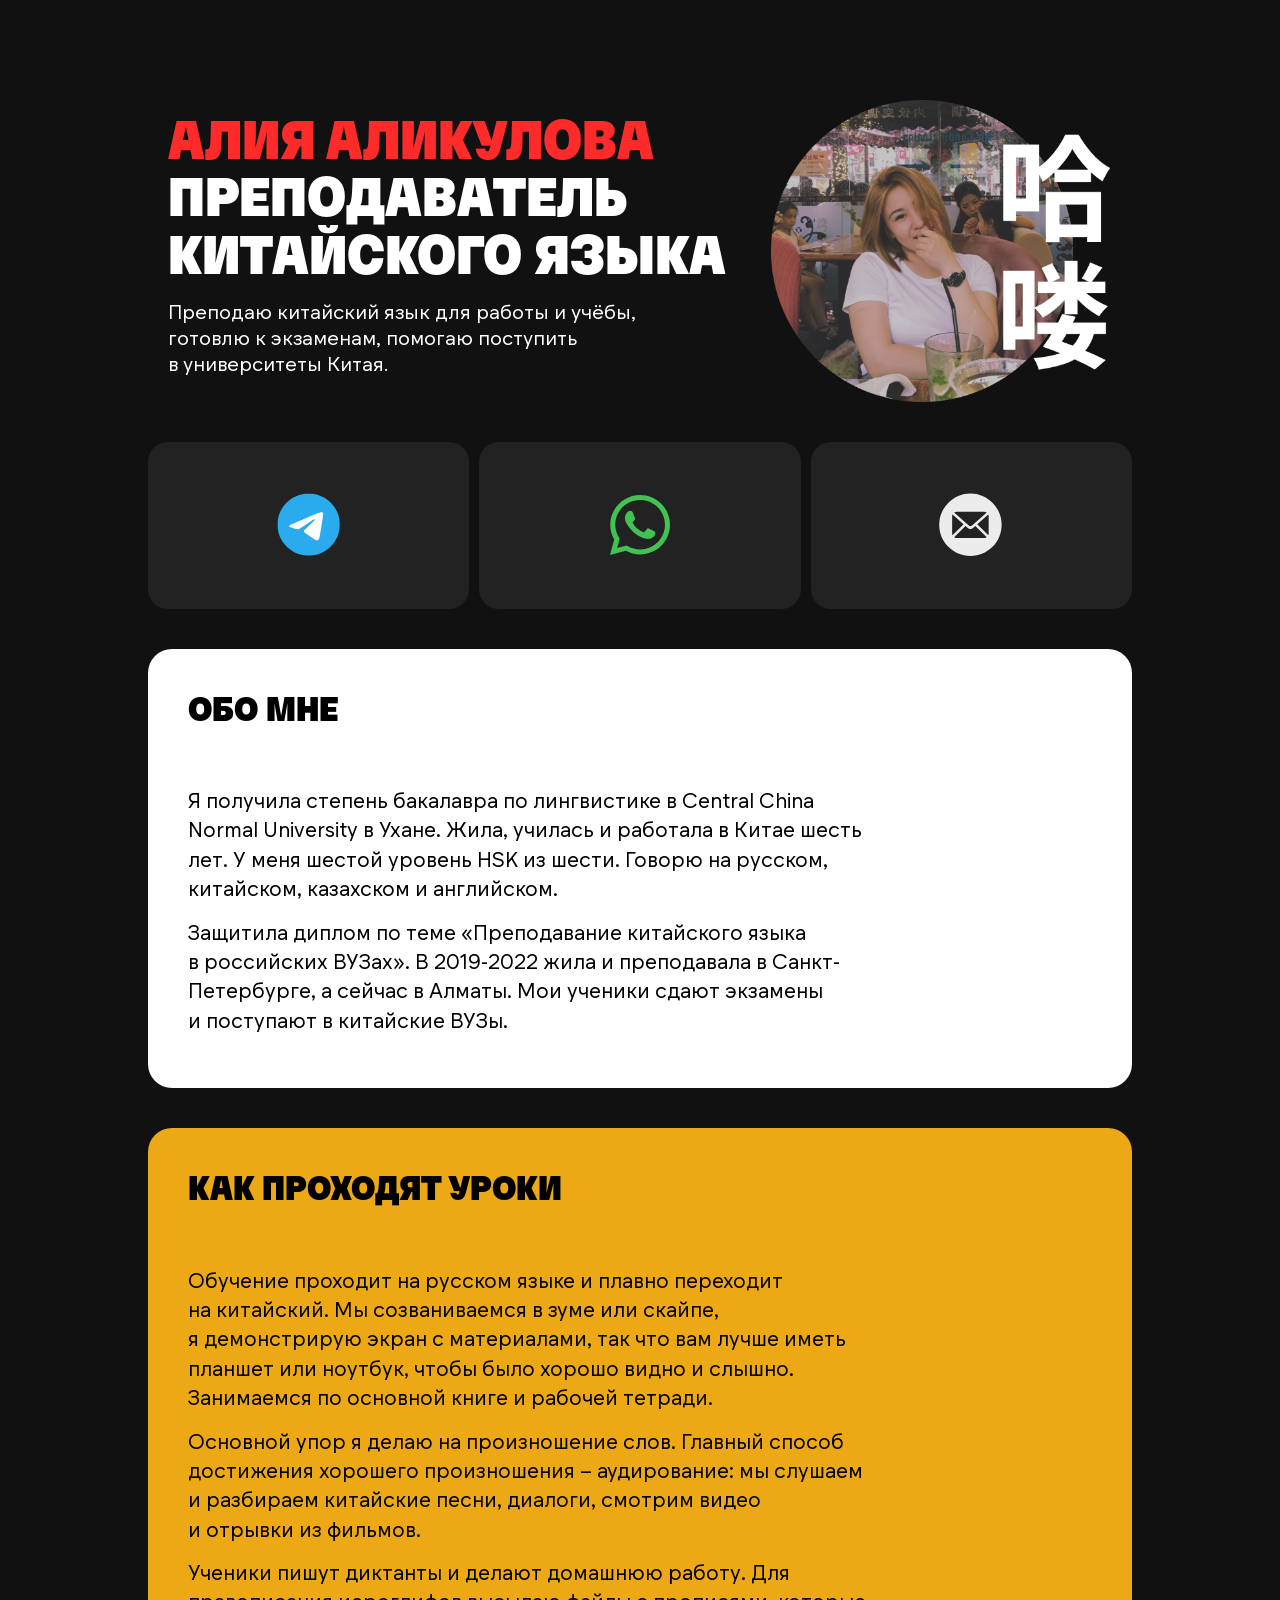
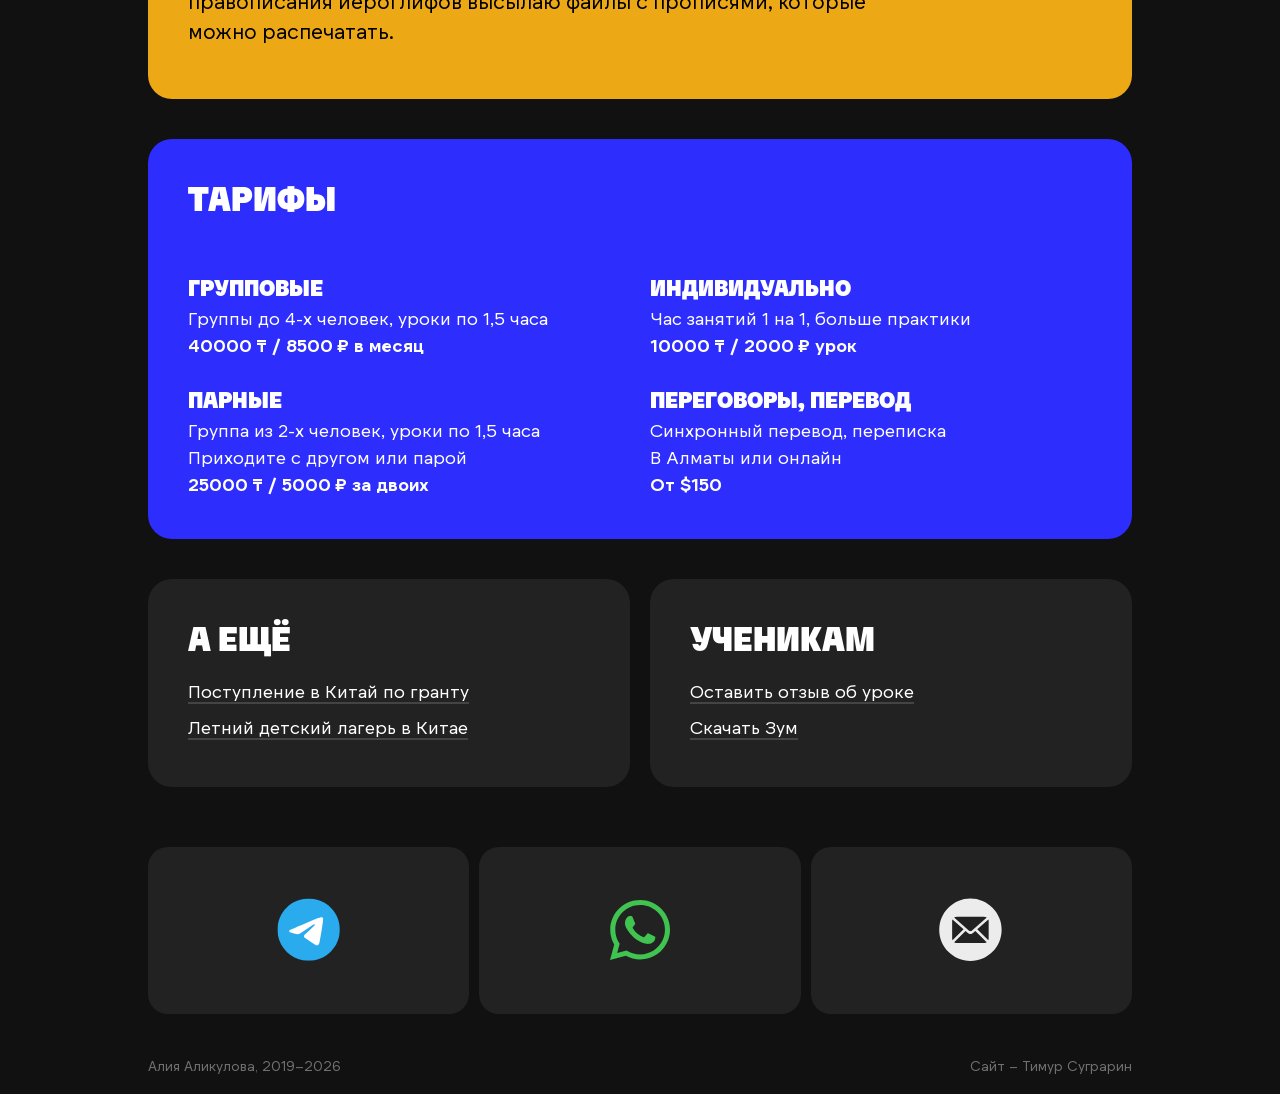
==== commit 16d0dc57: "fix prices" ====
--- a/index.html
+++ b/index.html
@@ -103,7 +103,7 @@
             Группы до 4-х человек, уроки по 1,5 часа
           </li>
           <li class="price-tag">
-            35000 ₸ / 7000 ₽ в месяц
+            40000 ₸ / 8500 ₽ в месяц
           </li>
         </ul>
       </div>
@@ -130,7 +130,7 @@
             Приходите с другом или парой
           </li>
           <li class="price-tag">
-            15000 ₸ / 3000 ₽ за двоих
+            25000 ₸ / 5000 ₽ за двоих
           </li>
         </ul>
       </div>
@@ -145,7 +145,7 @@
             В Алматы или онлайн
           </li>
           <li class="price-tag">
-            От $100
+            От $150
           </li>
         </ul>
       </div>
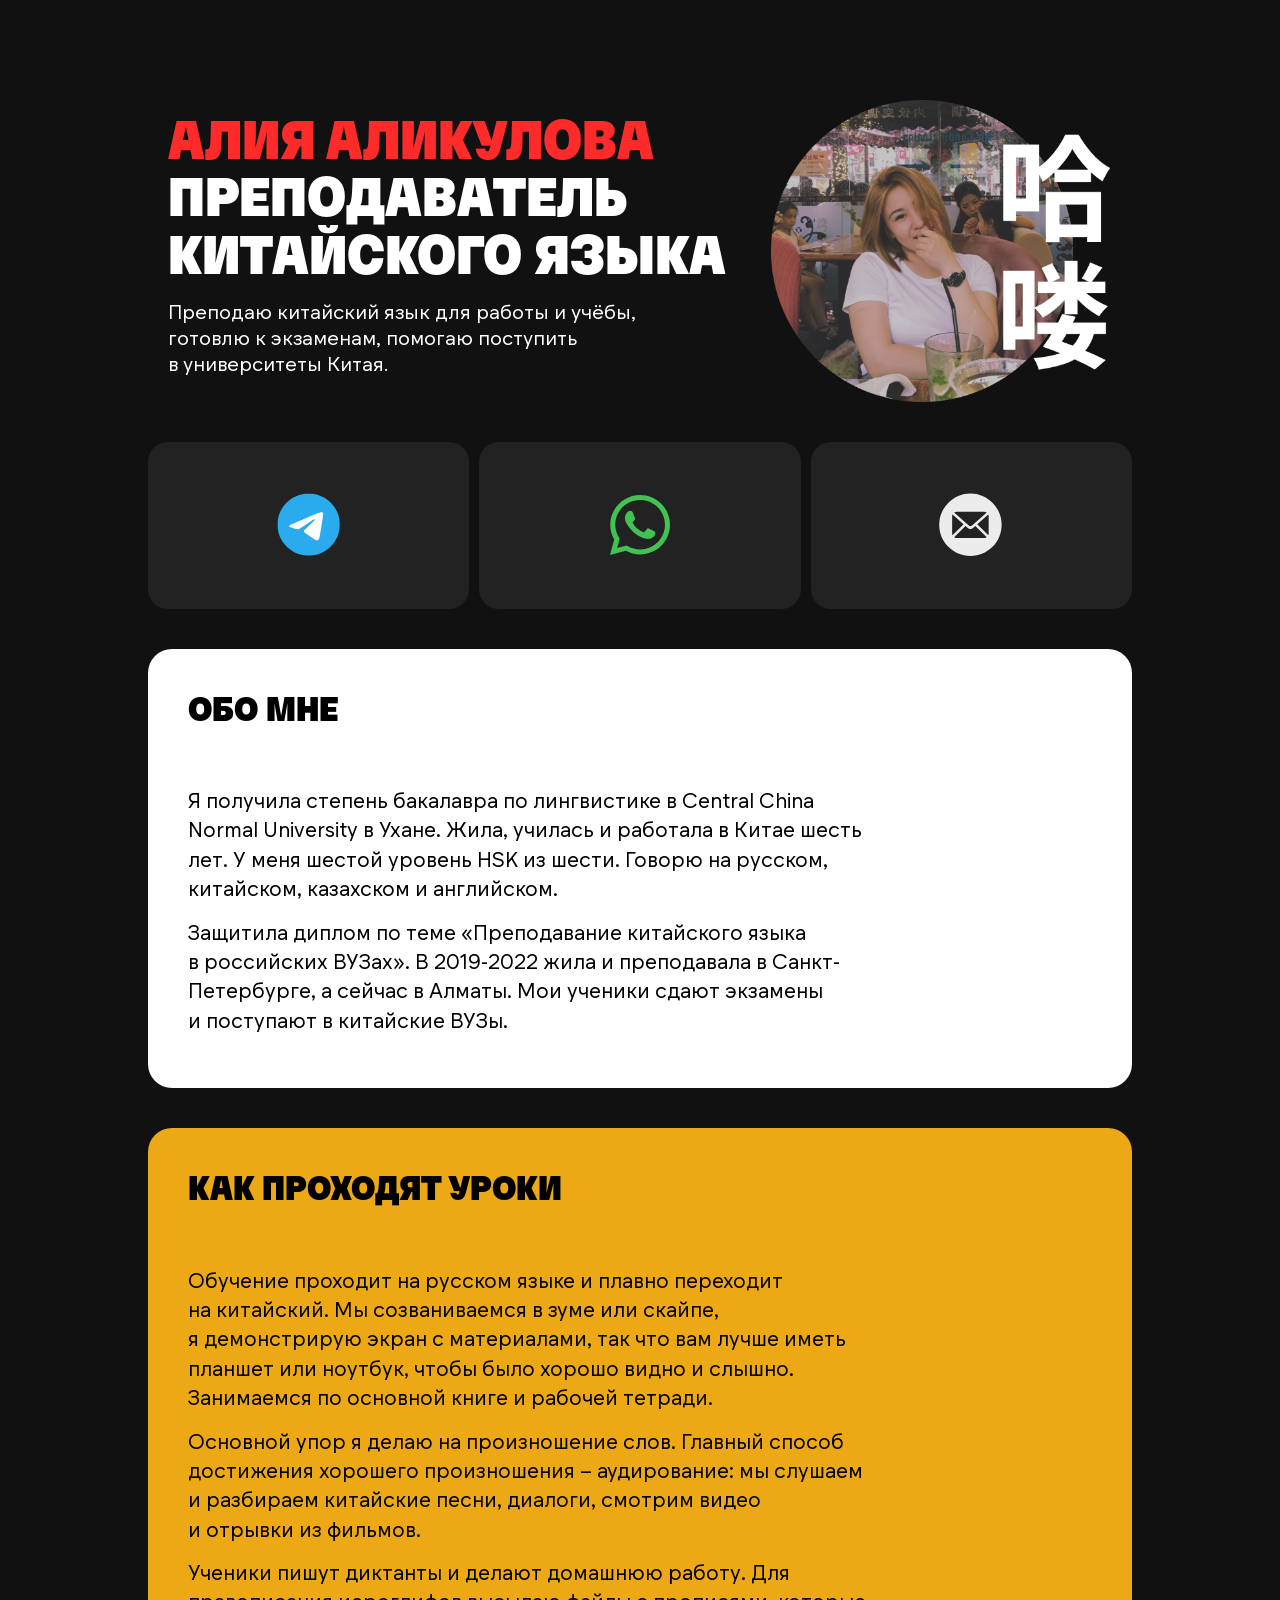
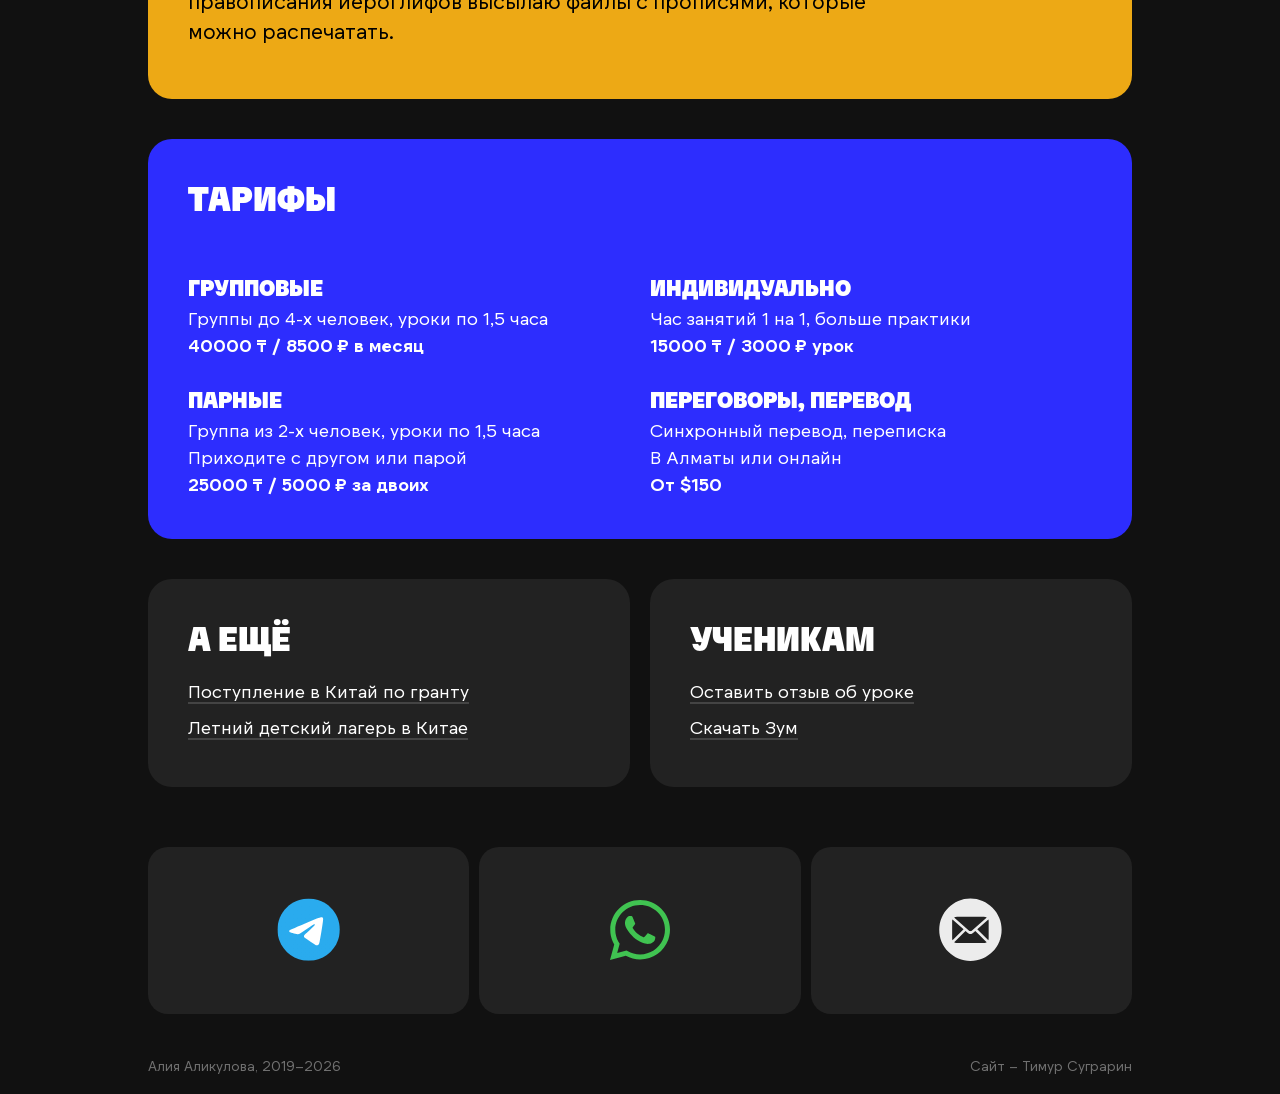
==== commit e78ba44c: "fix prices" ====
--- a/index.html
+++ b/index.html
@@ -115,7 +115,7 @@
             Час занятий 1 на 1, больше практики
           </li>
           <li class="price-tag">
-            10000 ₸ / 2000 ₽ урок
+            15000 ₸ / 3000 ₽ урок
           </li>
         </ul>
       </div>
